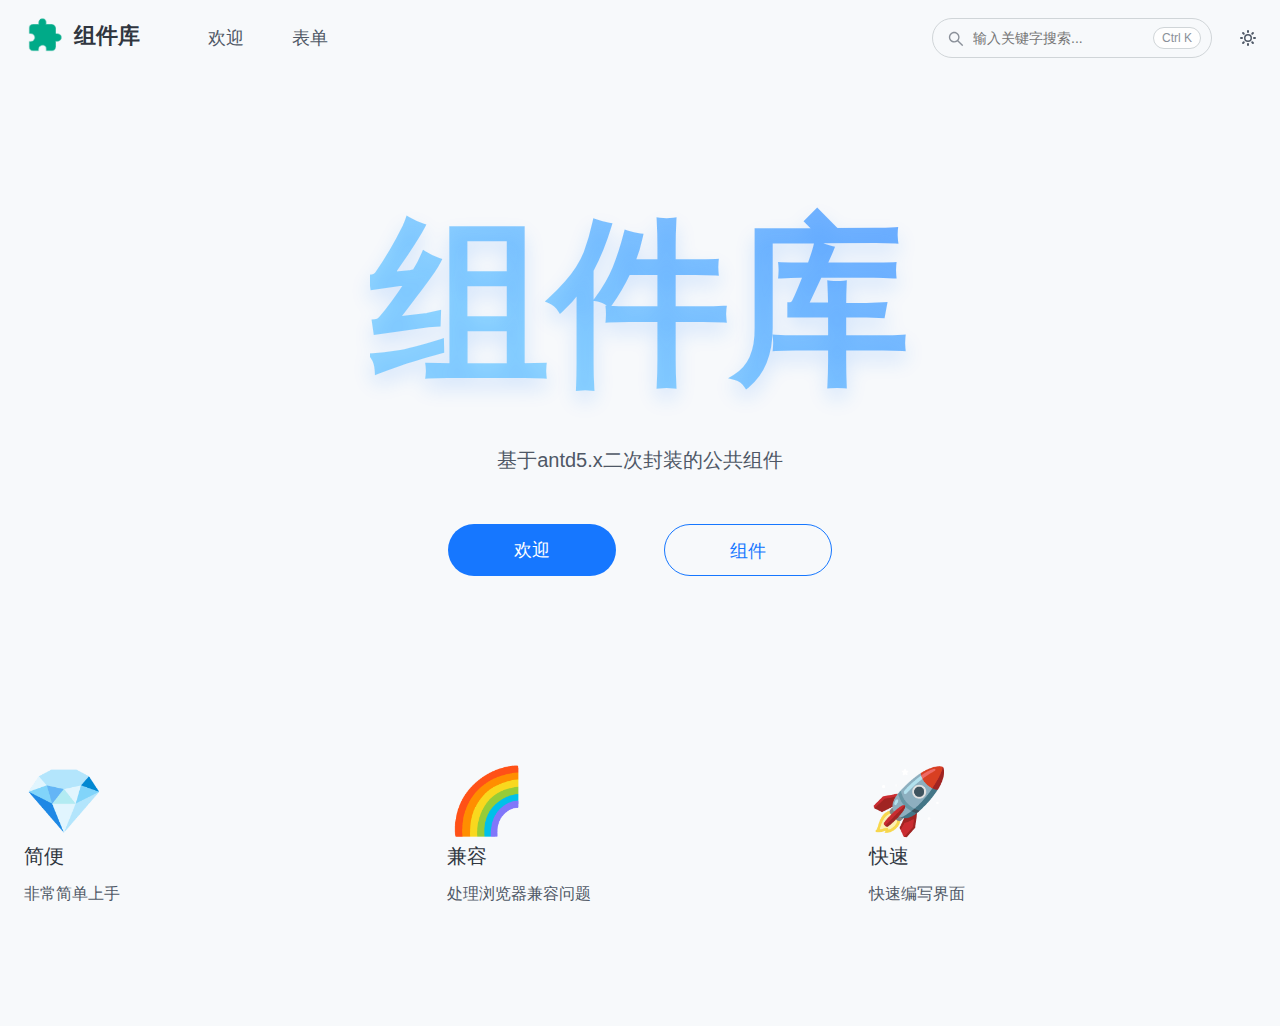
==== guide/index.html @ a74a2810 "Updates" ====
<!DOCTYPE html>
<html>
<head>
<meta charset="utf-8">
<meta name="viewport" content="width=device-width, user-scalable=no, initial-scale=1.0, maximum-scale=1.0, minimum-scale=1.0">
<meta http-equiv="X-UA-Compatible" content="ie=edge">
<link rel="shortcut icon" href="/logo.png">
<link rel="stylesheet" href="/umi.2ca5383a.css">
<script src="/_umi_route_preload_helper.95f955e3.js"></script>
</head>
<body>
<div id="root"></div>
<script src="/umi.d007bcb1.js"></script>
</body>
</html>
---- umi.2ca5383a.css ----
.dumi-default-tabs-nav{position:relative;display:flex;padding:0 12px}.dumi-default-tabs-nav:after{content:"";position:absolute;left:0;bottom:0;width:100%;height:0;border-bottom:1px dashed #e4e9ec}[data-prefers-color=dark] .dumi-default-tabs-nav:after{border-bottom-color:#2a353c}.dumi-default-tabs-nav-wrap{display:flex;white-space:nowrap;overflow:hidden}.dumi-default-tabs-nav-wrap.dumi-default-tabs-nav-wrap-ping-left{box-shadow:5px 0 5px -5px #0000001a inset}.dumi-default-tabs-nav-wrap.dumi-default-tabs-nav-wrap-ping-right~*>.dumi-default-tabs-nav-more{box-shadow:0 0 5px #0000001a}.dumi-default-tabs-nav-list{position:relative;z-index:1;display:flex;transition:transform .2s}.dumi-default-tabs-nav-more{height:100%;cursor:pointer;background:none;border:0;transition:box-shadow .2s}.dumi-default-tabs-tab{display:flex;margin:0 12px}.dumi-default-tabs-tab-btn{padding:0;color:#4f5866;font-size:14px;line-height:36px;border:0;outline:none;background:transparent;box-sizing:border-box;cursor:pointer;transition:all .2s}[data-prefers-color=dark] .dumi-default-tabs-tab-btn{color:#8590a0}.dumi-default-tabs-tab-btn:hover{color:#30363f}[data-prefers-color=dark] .dumi-default-tabs-tab-btn:hover{color:#c6c9cd}.dumi-default-tabs-tab-active .dumi-default-tabs-tab-btn{color:#30363f}[data-prefers-color=dark] .dumi-default-tabs-tab-active .dumi-default-tabs-tab-btn{color:#c6c9cd}.dumi-default-tabs-ink-bar{position:absolute;height:1px;background:#1677ff;transition:left .2s,width .2s;pointer-events:none;bottom:0}[data-prefers-color=dark] .dumi-default-tabs-ink-bar{background:#0053c8}.dumi-default-tabs-dropdown{position:absolute;background:inherit;border:1px solid #d0d5d8;max-height:200px;overflow:auto}[data-prefers-color=dark] .dumi-default-tabs-dropdown{border-color:#1c2022}.dumi-default-tabs-dropdown>ul{list-style:none;margin:0;padding:0}.dumi-default-tabs-dropdown>ul>li{padding:4px 12px;font-size:14px;cursor:pointer}.dumi-default-tabs-dropdown>ul>li:hover{color:#1677ff}[data-prefers-color=dark] .dumi-default-tabs-dropdown>ul>li:hover{color:#0053c8}.dumi-default-tabs-dropdown>ul>li:not(:last-child){border-bottom:1px dashed #d0d5d8}[data-prefers-color=dark] .dumi-default-tabs-dropdown>ul>li:not(:last-child){border-bottom-color:#1c2022}.dumi-default-tabs-dropdown-hidden,.dumi-default-tabs-tabpane-hidden{display:none}code[class*=language-],pre[class*=language-]{background:hsl(230,1%,98%);color:#383a42;font-family:Fira Code,Fira Mono,Menlo,Consolas,DejaVu Sans Mono,monospace;direction:ltr;text-align:left;white-space:pre;word-spacing:normal;word-break:normal;line-height:1.5;tab-size:2;hyphens:none}code[class*=language-]::selection,code[class*=language-] *::selection,pre[class*=language-] *::selection{background:hsl(230,1%,90%);color:inherit}pre[class*=language-]{padding:1em;margin:.5em 0;overflow:auto;border-radius:.3em}:not(pre)>code[class*=language-]{padding:.2em .3em;border-radius:.3em;white-space:normal}.token.comment,.token.prolog,.token.cdata{color:#a0a1a7}.token.doctype,.token.punctuation,.token.entity{color:#383a42}.token.attr-name,.token.class-name,.token.boolean,.token.constant,.token.number,.token.atrule{color:#b76b01}.token.keyword{color:#a626a4}.token.property,.token.tag,.token.symbol,.token.deleted,.token.important{color:#e45649}.token.selector,.token.string,.token.char,.token.builtin,.token.inserted,.token.regex,.token.attr-value,.token.attr-value>.token.punctuation{color:#50a14f}.token.variable,.token.operator,.token.function{color:#4078f2}.token.url{color:#0184bc}.token.attr-value>.token.punctuation.attr-equals,.token.special-attr>.token.attr-value>.token.value.css{color:#383a42}.language-css .token.selector{color:#e45649}.language-css .token.property{color:#383a42}.language-css .token.function,.language-css .token.url>.token.function{color:#0184bc}.language-css .token.url>.token.string.url{color:#50a14f}.language-css .token.important,.language-css .token.atrule .token.rule,.language-javascript .token.operator{color:#a626a4}.language-javascript .token.template-string>.token.interpolation>.token.interpolation-punctuation.punctuation{color:#ca1243}.language-json .token.operator{color:#383a42}.language-json .token.null.keyword{color:#b76b01}.language-markdown .token.url,.language-markdown .token.url>.token.operator,.language-markdown .token.url-reference.url>.token.string{color:#383a42}.language-markdown .token.url>.token.content{color:#4078f2}.language-markdown .token.url>.token.url,.language-markdown .token.url-reference.url{color:#0184bc}.language-markdown .token.blockquote.punctuation,.language-markdown .token.hr.punctuation{color:#a0a1a7;font-style:italic}.language-markdown .token.code-snippet{color:#50a14f}.language-markdown .token.bold .token.content{color:#b76b01}.language-markdown .token.italic .token.content{color:#a626a4}.language-markdown .token.strike .token.content,.language-markdown .token.strike .token.punctuation,.language-markdown .token.list.punctuation,.language-markdown .token.title.important>.token.punctuation{color:#e45649}.token.bold{font-weight:700}.token.comment,.token.italic{font-style:italic}.token.entity{cursor:help}.token.namespace{opacity:.8}.token.token.tab:not(:empty):before,.token.token.cr:before,.token.token.lf:before,.token.token.space:before{color:#383a4233}div.code-toolbar>.toolbar.toolbar>.toolbar-item{margin-right:.4em}div.code-toolbar>.toolbar.toolbar>.toolbar-item>button,div.code-toolbar>.toolbar.toolbar>.toolbar-item>a,div.code-toolbar>.toolbar.toolbar>.toolbar-item>span{background:hsl(230,1%,90%);color:#696c77;padding:.1em .4em;border-radius:.3em}div.code-toolbar>.toolbar.toolbar>.toolbar-item>button:hover,div.code-toolbar>.toolbar.toolbar>.toolbar-item>button:focus,div.code-toolbar>.toolbar.toolbar>.toolbar-item>a:hover,div.code-toolbar>.toolbar.toolbar>.toolbar-item>a:focus,div.code-toolbar>.toolbar.toolbar>.toolbar-item>span:hover,div.code-toolbar>.toolbar.toolbar>.toolbar-item>span:focus{background:hsl(230,1%,78%);color:#383a42}.line-highlight.line-highlight{background:hsla(230,8%,24%,.05)}.line-highlight.line-highlight:before,.line-highlight.line-highlight[data-end]:after{background:hsl(230,1%,90%);color:#383a42;padding:.1em .6em;border-radius:.3em;box-shadow:0 2px #0003}pre[id].linkable-line-numbers.linkable-line-numbers span.line-numbers-rows>span:hover:before{background-color:#383a420d}.line-numbers.line-numbers .line-numbers-rows,.command-line .command-line-prompt{border-right-color:#383a4233}.line-numbers .line-numbers-rows>span:before,.command-line .command-line-prompt>span:before{color:#9d9d9f}.rainbow-braces .token.token.punctuation.brace-level-1,.rainbow-braces .token.token.punctuation.brace-level-5,.rainbow-braces .token.token.punctuation.brace-level-9{color:#e45649}.rainbow-braces .token.token.punctuation.brace-level-2,.rainbow-braces .token.token.punctuation.brace-level-6,.rainbow-braces .token.token.punctuation.brace-level-10{color:#50a14f}.rainbow-braces .token.token.punctuation.brace-level-3,.rainbow-braces .token.token.punctuation.brace-level-7,.rainbow-braces .token.token.punctuation.brace-level-11{color:#4078f2}.rainbow-braces .token.token.punctuation.brace-level-4,.rainbow-braces .token.token.punctuation.brace-level-8,.rainbow-braces .token.token.punctuation.brace-level-12{color:#a626a4}pre.diff-highlight>code .token.token.deleted:not(.prefix),pre>code.diff-highlight .token.token.deleted:not(.prefix){background-color:#ff526626}pre.diff-highlight>code .token.token.deleted:not(.prefix)::selection,pre.diff-highlight>code .token.token.deleted:not(.prefix) *::selection,pre>code.diff-highlight .token.token.deleted:not(.prefix)::selection,pre>code.diff-highlight .token.token.deleted:not(.prefix) *::selection{background-color:#fb566940}pre.diff-highlight>code .token.token.inserted:not(.prefix),pre>code.diff-highlight .token.token.inserted:not(.prefix){background-color:#1aff5b26}pre.diff-highlight>code .token.token.inserted:not(.prefix)::selection,pre.diff-highlight>code .token.token.inserted:not(.prefix) *::selection,pre>code.diff-highlight .token.token.inserted:not(.prefix)::selection,pre>code.diff-highlight .token.token.inserted:not(.prefix) *::selection{background-color:#38e06240}.prism-previewer.prism-previewer:before,.prism-previewer-gradient.prism-previewer-gradient div{border-color:hsl(0,0,95%)}.prism-previewer-color.prism-previewer-color:before,.prism-previewer-gradient.prism-previewer-gradient div,.prism-previewer-easing.prism-previewer-easing:before{border-radius:.3em}.prism-previewer.prism-previewer:after{border-top-color:hsl(0,0,95%)}.prism-previewer-flipped.prism-previewer-flipped.after{border-bottom-color:hsl(0,0,95%)}.prism-previewer-angle.prism-previewer-angle:before,.prism-previewer-time.prism-previewer-time:before,.prism-previewer-easing.prism-previewer-easing{background:hsl(0,0%,100%)}.prism-previewer-angle.prism-previewer-angle circle,.prism-previewer-time.prism-previewer-time circle{stroke:#383a42;stroke-opacity:1}.prism-previewer-easing.prism-previewer-easing circle,.prism-previewer-easing.prism-previewer-easing path,.prism-previewer-easing.prism-previewer-easing line{stroke:#383a42}.prism-previewer-easing.prism-previewer-easing circle{fill:transparent}[data-prefers-color=dark] .token.doctype,[data-prefers-color=dark] .token.punctuation,[data-prefers-color=dark] .token.entity,[data-prefers-color=dark] code[class*=language-],[data-prefers-color=dark] pre[class*=language-]{color:#8590a0}[data-prefers-color=dark] .token.comment,[data-prefers-color=dark] .token.prolog,[data-prefers-color=dark] .token.cdata{color:#616d7f}.dumi-default-source-code{position:relative;background-color:#fbfcfd;border-bottom-left-radius:4px;border-bottom-right-radius:4px}.dumi-default-source-code-scroll-container{overflow:auto;width:100%;height:100%}.dumi-default-source-code-scroll-content{position:relative;width:max-content;height:max-content;min-width:100%;min-height:100%}.dumi-default-source-code-scroll-content>pre.prism-code{width:max-content;position:relative;overflow:visible}.dumi-default-source-code>pre.prism-code{overflow:auto}.dumi-default-source-code>pre.prism-code,.dumi-default-source-code-scroll-content>pre.prism-code{margin:0;padding:18px 24px;font-size:14px;line-height:1.58;direction:ltr;background:transparent}.dumi-default-source-code>pre.prism-code:before,.dumi-default-source-code-scroll-content>pre.prism-code:before,.dumi-default-source-code>pre.prism-code:after,.dumi-default-source-code-scroll-content>pre.prism-code:after{content:none}.dumi-default-source-code>pre.prism-code>.highlighted,.dumi-default-source-code-scroll-content>pre.prism-code>.highlighted{position:relative;width:calc(100% + 24px);background-color:#eeeff0}.dumi-default-source-code>pre.prism-code>.highlighted .line-cell,.dumi-default-source-code-scroll-content>pre.prism-code>.highlighted .line-cell{position:relative}.dumi-default-source-code>pre.prism-code>.highlighted .line-cell:after,.dumi-default-source-code-scroll-content>pre.prism-code>.highlighted .line-cell:after{content:"";position:absolute;top:0;right:-24px;bottom:0;width:24px;background-color:#eeeff0}.dumi-default-source-code>pre.prism-code>.highlighted:after,.dumi-default-source-code-scroll-content>pre.prism-code>.highlighted:after{content:"";position:absolute;top:0;left:-24px;bottom:0;width:24px;background-color:#eeeff0}.dumi-default-source-code>pre.prism-code>.wrap,.dumi-default-source-code-scroll-content>pre.prism-code>.wrap{display:table-row}.dumi-default-source-code>pre.prism-code>.wrap>.token-line-num,.dumi-default-source-code-scroll-content>pre.prism-code>.wrap>.token-line-num{display:table-cell;text-align:right;padding-right:1em;user-select:none;opacity:.5}.dumi-default-source-code>pre.prism-code>.wrap>.line-cell,.dumi-default-source-code-scroll-content>pre.prism-code>.wrap>.line-cell{display:table-cell;width:100%}.dumi-default-source-code-copy{position:absolute;z-index:2;top:9px;right:12px;display:inline-block;padding:8px 12px;background-color:#fbfcfdcc;border:0;border-radius:2px;cursor:pointer;transition:all .2s}.dumi-default-source-code-copy>svg{width:16px;fill:#98a3aa;transition:fill .2s}[data-prefers-color=dark] .dumi-default-source-code-copy>svg{fill:#4a545a}.dumi-default-source-code-copy:hover>svg{fill:#7c8a93}[data-prefers-color=dark] .dumi-default-source-code-copy:hover>svg{fill:#616e75}.dumi-default-source-code-copy[data-copied]>svg{fill:#208a41}[data-prefers-color=dark] .dumi-default-source-code-copy[data-copied]>svg{fill:#124c24}.dumi-default-source-code:not(:hover) .dumi-default-source-code-copy{opacity:0;visibility:hidden}[data-prefers-color=dark] .dumi-default-source-code{background-color:#020305}[data-prefers-color=dark] .dumi-default-source-code-copy{background-color:#02030533}[data-prefers-color=dark] .dumi-default-source-code>pre.prism-code>.highlighted{background-color:#1c1d1e}[data-prefers-color=dark] .dumi-default-source-code>pre.prism-code>.highlighted:after{background-color:#1c1d1e}[data-prefers-color=dark] .dumi-default-source-code>pre.prism-code>.highlighted .line-cell:after{background-color:#1c1d1e}.dumi-default-source-code-editor{position:relative}.dumi-default-source-code-editor-textarea{position:absolute;z-index:1;display:block;top:0;left:0;width:100%;height:100%;color:transparent;caret-color:#30363f;overflow-wrap:normal;white-space:pre;box-sizing:border-box;background:transparent;opacity:1;border:0;resize:none;outline:none;overflow:hidden;border-bottom-left-radius:3px;border-bottom-right-radius:3px}[data-prefers-color=dark] .dumi-default-source-code-editor-textarea{caret-color:#c6c9cd}[data-prefers-color=dark] .dumi-default-source-code-editor-textarea:focus::selection{background-color:#0053c84d}.dumi-default-source-code-editor:after{content:"";position:absolute;z-index:0;top:0;left:0;width:100%;height:100%;border-bottom-left-radius:3px;border-bottom-right-radius:3px;pointer-events:none}.dumi-default-source-code-editor:focus-within:after{box-shadow:0 0 0 1px #1677ff inset}[data-prefers-color=dark] .dumi-default-source-code-editor:focus-within:after{box-shadow:0 0 0 1px #0053c8 inset}[data-dumi-tooltip]{position:relative}[data-dumi-tooltip]:before,[data-dumi-tooltip]:after{position:absolute;bottom:100%;left:50%;transform:translate(-50%);display:inline-block;opacity:.7;pointer-events:none;transition:all .2s}[data-dumi-tooltip]:before{content:attr(data-dumi-tooltip);min-width:30px;margin-bottom:8px;padding:5px 8px;color:#fff;font-size:13px;line-height:1.1;white-space:nowrap;background-color:#000;border-radius:2px;box-shadow:0 4px 10px #0000001a;box-sizing:border-box}[data-prefers-color=dark] [data-dumi-tooltip]:before{background-color:#222}[data-dumi-tooltip]:after{content:"";width:0;height:0;border:4px solid transparent;border-top-color:#000}[data-prefers-color=dark] [data-dumi-tooltip]:after{border-top-color:#222}[data-dumi-tooltip]:not(:hover):before,[data-dumi-tooltip]:not(:hover):after{visibility:hidden;opacity:0}[data-dumi-tooltip][data-dumi-tooltip-bottom]:before,[data-dumi-tooltip][data-dumi-tooltip-bottom]:after{bottom:auto;top:100%}[data-dumi-tooltip][data-dumi-tooltip-bottom]:before{margin-top:8px;margin-bottom:0}[data-dumi-tooltip][data-dumi-tooltip-bottom]:after{border-top-color:transparent;border-bottom-color:#000}[data-prefers-color=dark] [data-dumi-tooltip][data-dumi-tooltip-bottom]:after{border-bottom-color:#222}.dumi-default-previewer-actions{display:flex;height:32px;align-items:center;justify-content:center}.dumi-default-previewer-actions:not(:last-child){border-bottom:1px dashed #e4e9ec}[data-prefers-color=dark] .dumi-default-previewer-actions:not(:last-child){border-bottom-color:#2a353c}.dumi-default-previewer-action-btn{display:flex;align-items:center;justify-content:center;width:24px;height:24px;padding:0;border:0;background:transparent;cursor:pointer}.dumi-default-previewer-action-btn>svg{width:16px;fill:#98a3aa;transition:fill .2s}[data-prefers-color=dark] .dumi-default-previewer-action-btn>svg{fill:#4a545a}.dumi-default-previewer-action-btn:hover>svg{fill:#7c8a93}[data-prefers-color=dark] .dumi-default-previewer-action-btn:hover>svg{fill:#616e75}.dumi-default-previewer-action-btn:not(:last-child){margin-inline-end:4px}.dumi-default-previewer-action-sketch>select{position:absolute;-webkit-appearance:none;appearance:none;width:100%;height:100%;opacity:0;cursor:pointer}.dumi-default-previewer-action-sketch[data-copied]>svg{fill:#208a41}.dumi-default-previewer-tabs-single .dumi-default-tabs-nav{display:none}.dumi-default-previewer-editor-tip-btn{position:absolute;-webkit-appearance:none;appearance:none;z-index:2;right:42px;top:9px;padding:8px 12px;cursor:help;background:transparent;border:0;transition:all .2s}.dumi-default-previewer-editor-tip-btn>svg{width:16px;fill:#98a3aa}[data-prefers-color=dark] .dumi-default-previewer-editor-tip-btn>svg{fill:#4a545a}.dumi-default-previewer-editor-tip-btn[data-readonly]>span{position:absolute;top:50%;left:50%;display:block;width:16px;height:2px;background:#98a3aa;transform:rotate(45deg) translate(-50%,120%)}.dumi-default-tabs-tabpane:not(:hover) .dumi-default-previewer-editor-tip-btn{opacity:0;visibility:hidden}.dumi-theme-default-tooltip{position:fixed;min-width:30px;margin-bottom:8px;box-sizing:border-box}.dumi-theme-default-tooltip-hidden{display:none}.dumi-theme-default-tooltip-arrow{border:4px solid transparent;opacity:.7}.dumi-theme-default-tooltip-placement-top .dumi-theme-default-tooltip-arrow{border-top-color:#000;transform:translate(-50%,100%)}.dumi-theme-default-tooltip-bottom .dumi-theme-default-tooltip-arrow{border-bottom-color:#000;transform:translateY(-50%,-100%)}.dumi-theme-default-tooltip-content{padding:5px 8px;color:#fff;font-size:13px;line-height:1.1;white-space:nowrap;background-color:#000;opacity:.7;border-radius:2px;box-shadow:0 4px 10px #0000001a;box-sizing:border-box}[data-prefers-color=dark] .dumi-theme-default-tooltip-content{background-color:#222}.dumi-default-previewer{margin:24px 0 32px;border:1px solid #e4e9ec;border-radius:4px;background-color:inherit}[data-prefers-color=dark] .dumi-default-previewer{border-color:#2a353c}[data-dumi-demo-grid] .dumi-default-previewer{margin:0 0 16px}[data-dumi-demo-grid] .dumi-default-previewer:first-child{margin-top:24px}[data-dumi-demo-grid] .dumi-default-previewer:last-child{margin-bottom:32px}.dumi-default-previewer-demo{border-top-left-radius:2px;border-top-right-radius:2px;padding:40px 24px}.dumi-default-previewer-demo>iframe{display:block;width:100%;height:300px;border:0}.dumi-default-previewer-demo[data-iframe]{position:relative;padding:0;border-top:24px solid #e4e9ec;box-sizing:border-box}[data-prefers-color=dark] .dumi-default-previewer-demo[data-iframe]{border-top-color:#2a353c}.dumi-default-previewer-demo[data-iframe]:after{content:"";position:absolute;top:-19px;left:8px;display:inline-block;width:12px;height:12px;border-radius:50%;background-color:#fd6458;box-shadow:20px 0 #ffbf2b,40px 0 #24cc3d}.dumi-default-previewer-demo[data-transform]{transform:translate(0)}.dumi-default-previewer-demo[data-compact]{padding:0}.dumi-default-previewer-demo[data-error][data-compact]{min-height:30px}.dumi-default-previewer-demo[data-error][data-compact]+.dumi-default-previewer-demo-error{border-top-left-radius:3px;border-top-right-radius:3px}.dumi-default-previewer-demo[data-loading]{position:relative}.dumi-default-previewer-demo[data-loading]:before{position:absolute;top:50%;left:50%;content:"";display:block;height:28px;max-height:90%;aspect-ratio:1;border-radius:50%;border:2.8px solid;border-color:#1677ff transparent;box-sizing:border-box;animation:dumi-previewer-loading 1s infinite;transform:translate(-50%,-50%)}[data-prefers-color=dark] .dumi-default-previewer-demo[data-loading]:before{border-color:#0053c8 transparent}@keyframes dumi-previewer-loading{to{transform:translate(-50%,-50%) rotate(.5turn)}}.dumi-default-previewer-demo[data-loading]>*{opacity:.3!important}.dumi-default-previewer-demo-error{position:relative;margin-top:-30px;height:30px;padding:0 24px;line-height:30px;color:#b23642;font-size:13px;white-space:nowrap;text-overflow:ellipsis;background:#fdf4f5;box-sizing:border-box;overflow:hidden}[data-prefers-color=dark] .dumi-default-previewer-demo-error{color:#c6414e;background:#2a060a}[data-prefers-color=dark] .dumi-default-previewer-demo-error>svg{fill:#c6414e}.dumi-default-previewer-demo-error>svg{width:14px;padding-right:4px;fill:#ce1f31;vertical-align:-.14em}.dumi-default-previewer-meta{border-top:1px solid #e4e9ec}[data-prefers-color=dark] .dumi-default-previewer-meta{border-top-color:#2a353c}.dumi-default-previewer-desc{position:relative}.dumi-default-previewer-desc>.markdown{padding:14px 24px;border-bottom:1px dashed #e4e9ec}[data-prefers-color=dark] .dumi-default-previewer-desc>.markdown{border-bottom-color:#2a353c}.dumi-default-previewer-desc>h5{position:absolute;top:-7px;left:20px;margin:0;padding:0 4px;display:inline-block;font-size:14px;line-height:1;font-weight:700;background:linear-gradient(to top,#ffffff,#ffffff 50%,rgba(255,255,255,0)) 100%}[data-prefers-color=dark] .dumi-default-previewer-desc>h5{background:linear-gradient(to top,rgba(0,0,0,.95),rgba(0,0,0,.95) 50%,rgba(0,0,0,0)) 100%}.dumi-default-previewer-desc>h5>a{color:#30363f}[data-prefers-color=dark] .dumi-default-previewer-desc>h5>a{color:#c6c9cd}.dumi-default-previewer-desc>h5>a:not(:hover){text-decoration:none}.dumi-default-previewer-desc>h5>a>strong{float:inline-start;padding-inline-end:8px;color:#d59200;font-size:12px;line-height:15px}[data-prefers-color=dark] .dumi-default-previewer-desc>h5>a>strong{color:#895e00}.dumi-default-previewer[data-active]{box-shadow:0 0 0 4px #1677ff1a;border-color:#7cb3ff}[data-prefers-color=dark] .dumi-default-previewer[data-active]{box-shadow:0 0 0 4px #0053c81a;border-color:#002962}.dumi-default-previewer[data-debug]{border-color:#ffc23c}[data-prefers-color=dark] .dumi-default-previewer[data-debug]{border-color:#231800}.dumi-default-previewer[data-debug][data-active]{box-shadow:0 0 0 4px #d592001a}[data-prefers-color=dark] .dumi-default-previewer[data-debug][data-active]{box-shadow:0 0 0 4px #895e001a}.dumi-default-container.markdown{padding:18px 0;padding-inline-start:44px;padding-inline-end:16px;border-radius:4px}.dumi-default-container.markdown:not(:first-child){margin-bottom:24px}.dumi-default-container.markdown:not(:last-child){margin-top:32px}.dumi-default-container.markdown>svg{float:left;fill:currentcolor;margin-inline-start:-26px;width:18px}[data-direction=rtl] .dumi-default-container.markdown>svg{float:right}.dumi-default-container.markdown>h4{clear:none;margin:0 0 12px;font-size:15px;line-height:17px}.dumi-default-container.markdown>section{font-size:15px}.dumi-default-container.markdown[data-type=info]{background:#ecf4ff}.dumi-default-container.markdown[data-type=info]>h4,.dumi-default-container.markdown[data-type=info]>svg{color:#3367af}.dumi-default-container.markdown[data-type=info]>section{color:#496a99}[data-prefers-color=dark] .dumi-default-container.markdown[data-type=info]{background:#001c44}[data-prefers-color=dark] .dumi-default-container.markdown[data-type=info]>h4,[data-prefers-color=dark] .dumi-default-container.markdown[data-type=info]>svg{color:#5e8ed0}[data-prefers-color=dark] .dumi-default-container.markdown[data-type=info]>section{color:#7391bc}.dumi-default-container.markdown[data-type=warning]{background:#fff3da}.dumi-default-container.markdown[data-type=warning]>h4,.dumi-default-container.markdown[data-type=warning]>svg{color:#b78314}.dumi-default-container.markdown[data-type=warning]>section{color:#9e7a2d}[data-prefers-color=dark] .dumi-default-container.markdown[data-type=warning]{background:#2d1f00}[data-prefers-color=dark] .dumi-default-container.markdown[data-type=warning]>h4,[data-prefers-color=dark] .dumi-default-container.markdown[data-type=warning]>svg{color:#cd9417}[data-prefers-color=dark] .dumi-default-container.markdown[data-type=warning]>section{color:#b78c2e}.dumi-default-container.markdown[data-type=success]{background:#dff8e7}.dumi-default-container.markdown[data-type=success]>h4,.dumi-default-container.markdown[data-type=success]>svg{color:#238241}.dumi-default-container.markdown[data-type=success]>section{color:#357047}[data-prefers-color=dark] .dumi-default-container.markdown[data-type=success]{background:#082210}[data-prefers-color=dark] .dumi-default-container.markdown[data-type=success]>h4,[data-prefers-color=dark] .dumi-default-container.markdown[data-type=success]>svg{color:#2a9a4d}[data-prefers-color=dark] .dumi-default-container.markdown[data-type=success]>section{color:#3d8654}.dumi-default-container.markdown[data-type=error]{background:#fdf4f5}.dumi-default-container.markdown[data-type=error]>h4,.dumi-default-container.markdown[data-type=error]>svg{color:#b23642}.dumi-default-container.markdown[data-type=error]>section{color:#955359}[data-prefers-color=dark] .dumi-default-container.markdown[data-type=error]{background:#2a060a}[data-prefers-color=dark] .dumi-default-container.markdown[data-type=error]>h4,[data-prefers-color=dark] .dumi-default-container.markdown[data-type=error]>svg{color:#c6414e}[data-prefers-color=dark] .dumi-default-container.markdown[data-type=error]>section{color:#ad5962}.dumi-default-content-tabs{list-style-type:none;display:flex;align-items:center;height:60px;margin:-48px -48px 48px;padding:0 48px;border-bottom:1px solid #e4e9ec}[data-prefers-color=dark] .dumi-default-content-tabs{border-bottom-color:#2a353c}@media only screen and (max-width: 767px){.dumi-default-content-tabs{margin:-24px -24px 24px;padding:0 24px;height:42px}}[data-no-sidebar] .dumi-default-content-tabs{margin:0 0 48px;padding:0}@media only screen and (max-width: 767px){[data-no-sidebar] .dumi-default-content-tabs{margin-bottom:24px}}.dumi-default-content-tabs>li{height:inherit}.dumi-default-content-tabs>li>button{padding:0;height:inherit;color:#4f5866;font-size:17px;border:0;background:transparent;cursor:pointer;transition:all .2s}[data-prefers-color=dark] .dumi-default-content-tabs>li>button{color:#8590a0}.dumi-default-content-tabs>li>button:hover{color:#1677ff}[data-prefers-color=dark] .dumi-default-content-tabs>li>button:hover{color:#0053c8}.dumi-default-content-tabs>li:not(last-child){margin-inline-end:42px}@media only screen and (max-width: 767px){.dumi-default-content-tabs>li:not(last-child){margin-inline-end:20px}}.dumi-default-content-tabs>li[data-active]{position:relative}.dumi-default-content-tabs>li[data-active]>button{color:#30363f}[data-prefers-color=dark] .dumi-default-content-tabs>li[data-active]>button{color:#c6c9cd}.dumi-default-content-tabs>li[data-active]:after{content:"";position:absolute;left:0;right:0;bottom:-1px;height:1px;background-color:#1677ff}[data-prefers-color=dark] .dumi-default-content-tabs>li[data-active]:after{background-color:#0053c8}#nprogress{pointer-events:none}#nprogress .bar{background:var;position:fixed;z-index:1031;top:0;left:0;width:100%;height:2px}#nprogress .peg{display:block;position:absolute;right:0px;width:100px;height:100%;box-shadow:0 0 10px #1677ff,0 0 5px #1677ff;opacity:1;transform:rotate(3deg) translateY(-4px)}#nprogress .spinner{display:block;position:fixed;z-index:1031;top:15px;right:15px}#nprogress .spinner-icon{width:18px;height:18px;box-sizing:border-box;border:solid 2px transparent;border-top-color:#1677ff;border-left-color:#1677ff;border-radius:50%;animation:nprogress-spinner .4s linear infinite}.nprogress-custom-parent{overflow:hidden;position:relative}.nprogress-custom-parent #nprogress .spinner,.nprogress-custom-parent #nprogress .bar{position:absolute}@keyframes nprogress-spinner{0%{transform:rotate(0)}to{transform:rotate(360deg)}}@keyframes react-loading-skeleton{to{transform:translate(100%)}}.react-loading-skeleton{--base-color: #ebebeb;--highlight-color: #f5f5f5;--animation-duration: 1.5s;--animation-direction: normal;--pseudo-element-display: block;background-color:var(--base-color);width:100%;border-radius:.25rem;display:inline-flex;line-height:1;position:relative;user-select:none;overflow:hidden}.react-loading-skeleton:after{content:" ";display:var(--pseudo-element-display);position:absolute;top:0;left:0;right:0;height:100%;background-repeat:no-repeat;background-image:linear-gradient(90deg,var(--base-color),var(--highlight-color),var(--base-color));transform:translate(-100%);animation-name:react-loading-skeleton;animation-direction:var(--animation-direction);animation-duration:var(--animation-duration);animation-timing-function:ease-in-out;animation-iteration-count:infinite}@media (prefers-reduced-motion){.react-loading-skeleton{--pseudo-element-display: none}}.dumi-default-loading-skeleton .react-loading-skeleton{margin-block-end:.38em}.dumi-default-loading-skeleton .react-loading-skeleton.first-line{width:calc(100% - 2em);margin-inline-start:2em}[data-prefers-color=dark] .dumi-default-loading-skeleton .react-loading-skeleton{--highlight-color: rgba(198, 201, 205, .22);--base-color: #30363f}
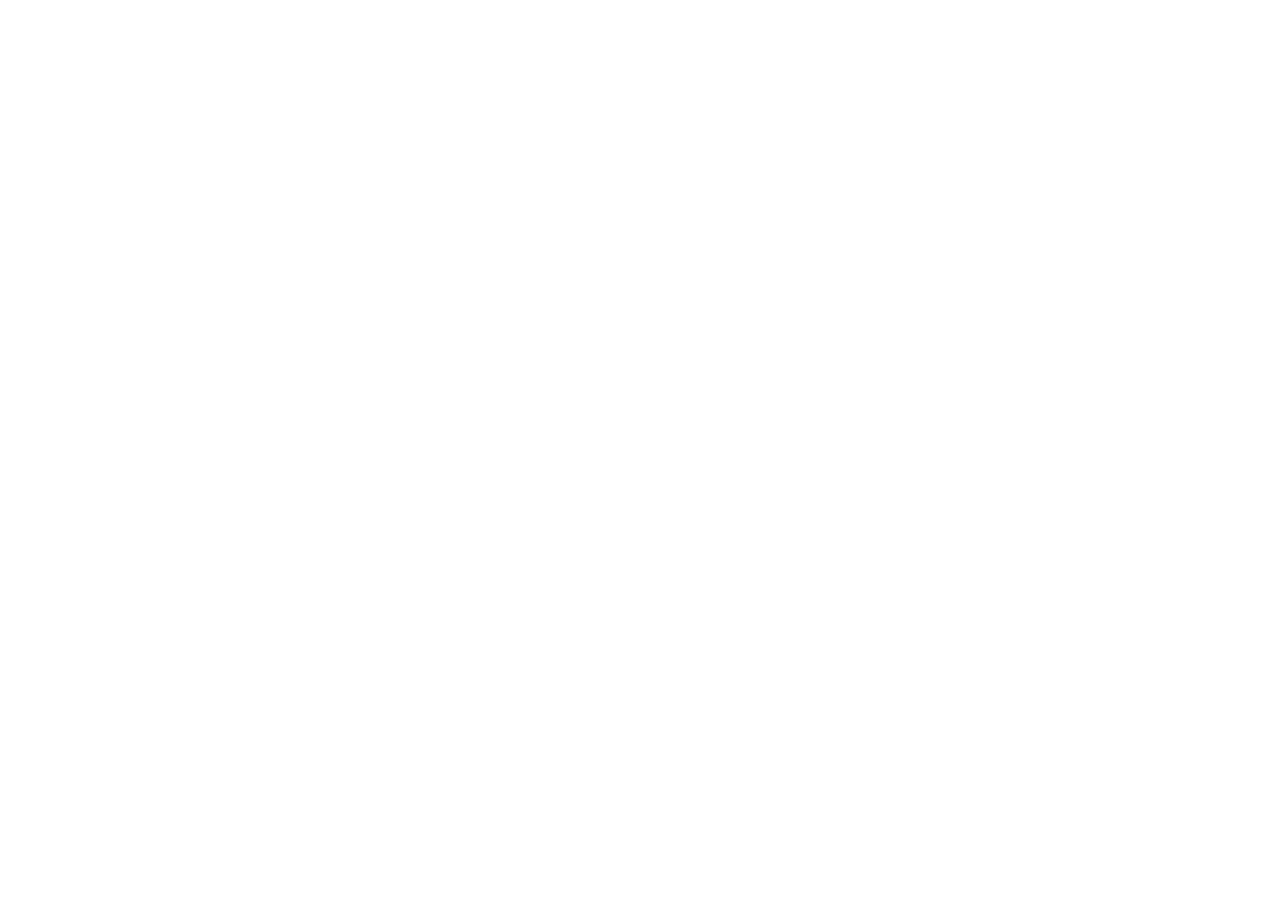
==== commit 2dbdf6ab: "Updates" ====
--- a/guide/index.html
+++ b/guide/index.html
@@ -5,11 +5,11 @@
 <meta name="viewport" content="width=device-width, user-scalable=no, initial-scale=1.0, maximum-scale=1.0, minimum-scale=1.0">
 <meta http-equiv="X-UA-Compatible" content="ie=edge">
 <link rel="shortcut icon" href="/logo.png">
-<link rel="stylesheet" href="/umi.2ca5383a.css">
-<script src="/_umi_route_preload_helper.95f955e3.js"></script>
+<link rel="stylesheet" href="/ymf-component/umi.2ca5383a.css">
+<script src="/ymf-component/_umi_route_preload_helper.905afe9a.js"></script>
 </head>
 <body>
 <div id="root"></div>
-<script src="/umi.d007bcb1.js"></script>
+<script src="/ymf-component/umi.bca585ca.js"></script>
 </body>
 </html>